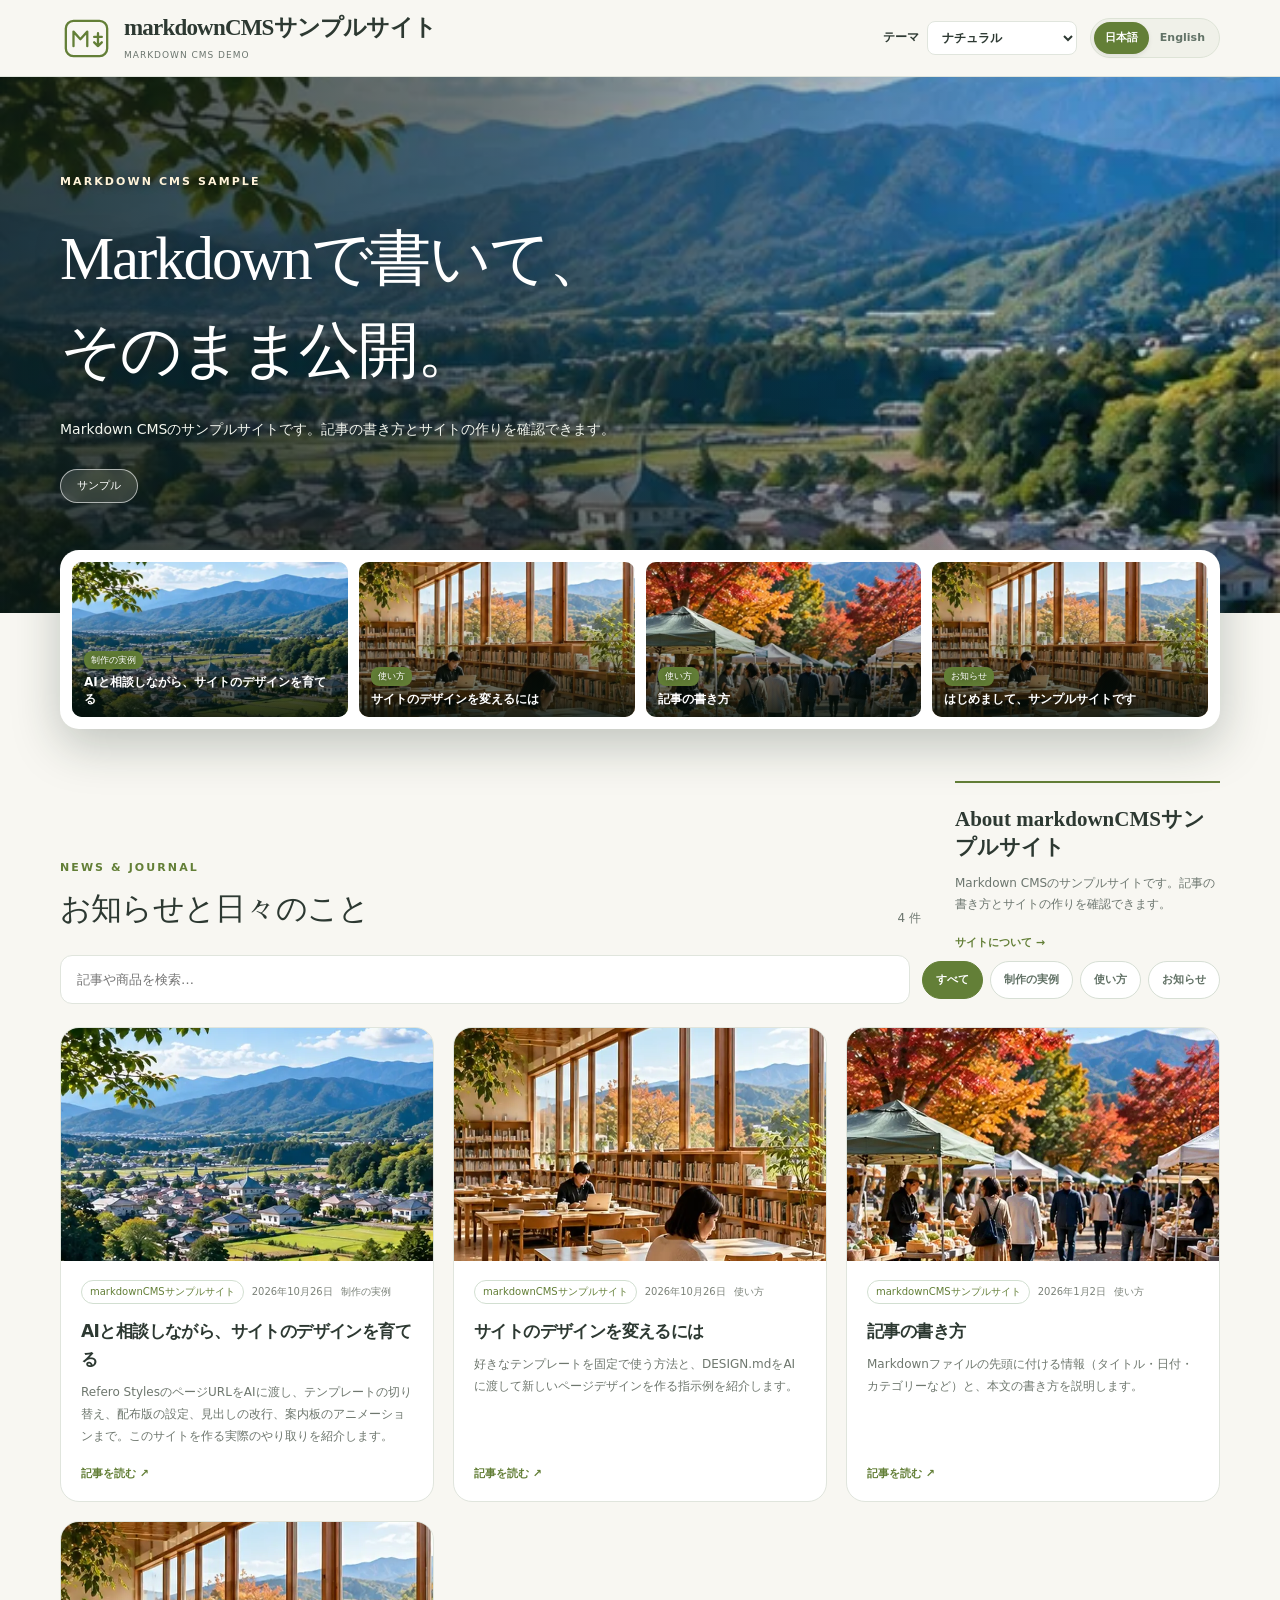
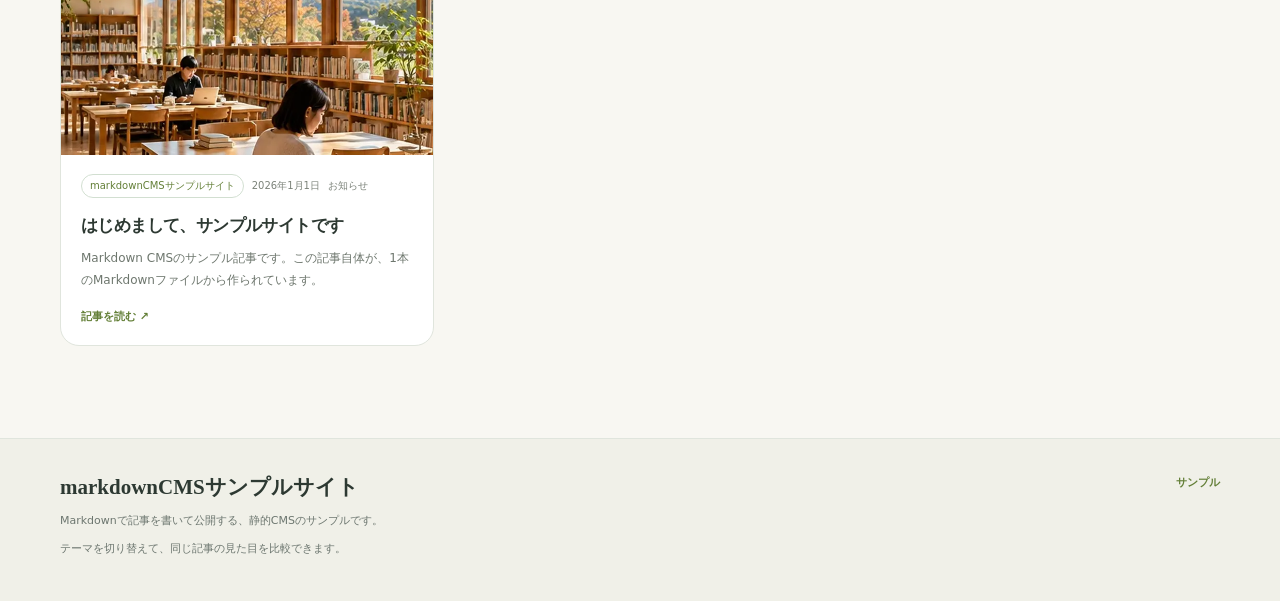
==== docs/index.html @ 69a52d88 "Initial MIT OSS release of GitHub Markdown CMS" ====
<!doctype html><html lang="ja"><head><meta charset="utf-8"><meta name="viewport" content="width=device-width,initial-scale=1"><meta name="description" content="Markdownから生成した静的JSONサイト"><meta http-equiv="Content-Security-Policy" content="default-src 'self'; script-src 'self'; style-src 'self'; img-src 'self' data:; connect-src 'self'; object-src 'none'; base-uri 'self'; form-action 'none'"><title>markdownCMSサンプルサイト</title><link rel="icon" type="image/svg+xml" href="assets/favicon.svg"><link rel="stylesheet" href="assets/style.css"></head><body><div id="app" data-default="sample" data-root="./" data-mode="site" data-site-id="sample" data-portal-url="" data-template="natural" data-theme-switcher="true"><p class="loading">読み込み中…</p></div><noscript>JavaScriptを有効にしてください。</noscript><script src="assets/app.js" defer></script></body></html>
---- docs/assets/style.css ----
:root{--bg:#f8f7f2;--ink:#2d3932;--muted:#6c766f;--line:#e0e5dd;--accent:#416851;--accentsoft:#edf3eb;--paper:#fff;--round:19px;--shadow:0 18px 48px rgba(37,57,42,.075)}*{box-sizing:border-box}html{scroll-behavior:smooth}body{margin:0;background:var(--bg);color:var(--ink);font:15px/1.8 -apple-system,BlinkMacSystemFont,'Noto Sans JP','Hiragino Kaku Gothic ProN',system-ui,sans-serif}button,input{font:inherit}button{cursor:pointer}a{color:inherit;text-decoration:none}a:hover{color:var(--accent)}img{max-width:100%}h1,h2,h3,p{margin-top:0}[hidden]{display:none!important}.container{width:min(1160px,calc(100% - 48px));margin:auto}.topbar{position:sticky;top:0;z-index:5;background:rgba(248,247,242,.97);backdrop-filter:blur(13px);border-bottom:1px solid var(--line)}.topline{display:flex;gap:18px;align-items:center;justify-content:space-between;min-height:76px}.brand{display:flex;align-items:center;gap:12px;min-width:0}.brandicon{width:42px;height:42px;display:grid;place-items:center;border-radius:13px;background:var(--accent);color:white;font:26px Georgia,serif}.brandname{font-family:Georgia,'Noto Serif JP',serif;font-size:24px;font-weight:700;line-height:1.1;letter-spacing:-.035em}.brandsub{font-size:9px;color:var(--muted);letter-spacing:.11em;line-height:1.4;margin-top:5px}.links{display:flex;align-items:center;gap:6px;flex-wrap:wrap;justify-content:flex-end}.links a{font-size:11px;font-weight:700;letter-spacing:.025em;border-radius:100px;padding:8px 13px;white-space:nowrap}.links a.selected{background:var(--accentsoft);color:var(--accent)}.cartbadge{display:inline-block;background:var(--accent);color:white;border-radius:15px;font-size:9px;min-width:17px;text-align:center;padding:0 4px}.mobilehint{display:none}.hero{background:linear-gradient(115deg,#e3eade,#f2dfc7);position:relative;overflow:hidden}.hero:before{content:"";position:absolute;width:370px;height:370px;border-radius:100%;right:-55px;top:-160px;background:rgba(255,255,255,.28)}.hero:after{content:"✳";position:absolute;right:10%;bottom:-150px;font:350px Georgia,serif;line-height:1;color:rgba(74,110,81,.09);transform:rotate(-16deg)}.hero.town{background:linear-gradient(110deg,#d9ebec,#eaf1e2)}.hero.town:after{content:"⌂";color:rgba(66,106,118,.09)}.hero.fruit{background:linear-gradient(110deg,#f6e6d2,#f7e0d9)}.hero.fruit:after{content:"◌";color:rgba(166,95,70,.13)}.heroinner{position:relative;z-index:1;padding:70px 0 77px;max-width:1160px;margin:auto}.kicker{font-size:11px;letter-spacing:.19em;font-weight:800;color:var(--accent)}.hero h1{font:500 clamp(35px,5vw,61px)/1.5 Georgia,'Noto Serif JP',serif;letter-spacing:-.035em;margin:19px 0;color:#263c31;white-space:pre-line}.hero p{font-size:14px;max-width:565px;color:#5c6a60;line-height:2}.hero .subpill{display:inline-flex;border:1px solid color-mix(in srgb,var(--accent) 35%,transparent);border-radius:100px;color:var(--accent);font-size:11px;padding:6px 16px;margin-top:12px;background:rgba(255,255,255,.28)}.section{padding:52px 0}.sectiontitle{display:flex;justify-content:space-between;align-items:end;margin-bottom:25px;gap:16px}.sectiontitle h2{font:500 31px/1.35 Georgia,'Noto Serif JP',serif;letter-spacing:-.025em;margin:8px 0 0}.sectiontitle .caption{font-size:12px;color:var(--muted);margin:0}.siteintro{display:grid;grid-template-columns:repeat(3,1fr);gap:18px;margin-bottom:50px}.siteitem{border:1px solid var(--line);background:white;border-radius:18px;padding:22px 23px;transition:transform .15s,border-color .15s;display:flex;gap:12px;align-items:start}.siteitem:hover{transform:translateY(-3px);border-color:var(--accent)}.siteemoji{width:45px;height:45px;border-radius:15px;background:var(--accentsoft);display:grid;place-items:center;font-size:23px;flex:none}.siteitem strong{font-size:15px}.siteitem span{display:block;font-size:11px;color:var(--muted);line-height:1.8;margin-top:4px}.tools{display:flex;gap:12px;flex-wrap:wrap;align-items:center;margin-bottom:23px}.search{background:#fff;border:1px solid var(--line);padding:12px 16px;border-radius:12px;min-width:220px;flex:1;font-size:13px;outline-color:var(--accent)}.chips{display:flex;flex-wrap:wrap;gap:7px}.chip{border:1px solid #d7dfd5;color:#617165;padding:8px 13px;background:#fff;border-radius:30px;font-size:11px;font-weight:700}.chip.active{background:var(--accent);color:white;border-color:var(--accent)}.grid{display:grid;grid-template-columns:repeat(3,minmax(0,1fr));gap:19px}.tile{border-radius:var(--round);background:var(--paper);border:1px solid var(--line);overflow:hidden;display:flex;flex-direction:column;transition:transform .18s,border-color .18s,box-shadow .18s}.tile:hover{transform:translateY(-4px);box-shadow:var(--shadow);border-color:#b3c6b6}.tile-image{width:100%;aspect-ratio:16/10;object-fit:cover;display:block;background:#e8e4d8}.tile-content{display:flex;flex-direction:column;flex:1;padding:19px 20px 18px}.tile-meta{display:flex;gap:8px;align-items:center;flex-wrap:wrap;color:#7b8279;font-size:10px}.tag{color:var(--accent);border:1px solid #d2dfd1;border-radius:20px;padding:2px 8px;font-size:10px}.tile h3{font-size:17px;line-height:1.65;margin:13px 0 8px;letter-spacing:-.035em}.tile p{font-size:12px;color:#6e776e;line-height:1.85;margin-bottom:16px}.tile-foot{margin-top:auto;display:flex;gap:10px;justify-content:space-between;align-items:center}.more{color:var(--accent);font-size:11px;font-weight:800}.price{font-size:19px;font-weight:750;color:#a65e42}.price small{font-size:10px;font-weight:400;color:#777}.pillbutton{border:1px solid var(--accent);background:var(--accent);color:white;border-radius:30px;padding:7px 15px;font-size:11px;font-weight:700}.pillbutton.ghost{background:white;color:var(--accent)}.pillbutton:hover{opacity:.85}.introgrid{display:grid;grid-template-columns:1fr 265px;gap:34px}.rightnote{border-top:2px solid var(--accent);padding-top:22px}.rightnote h3{font:600 21px Georgia,serif;margin-bottom:12px}.rightnote p{font-size:12px;color:var(--muted)}.article{display:grid;grid-template-columns:minmax(0,1fr) 260px;gap:34px;align-items:start}.articlehead{padding:44px 0 32px;background:linear-gradient(105deg,var(--accentsoft),#f5eddf)}.articlehead h1{font:500 clamp(29px,4vw,44px)/1.52 Georgia,'Noto Serif JP',serif;margin:12px 0 0;overflow-wrap:anywhere}.paper{border:1px solid var(--line);border-radius:19px;background:#fff;padding:32px;overflow-wrap:anywhere}.articlecover{width:100%;aspect-ratio:16/10;object-fit:cover;border-radius:11px;margin-bottom:26px}.prose{font-size:14px;line-height:2.15}.prose h2{font-size:20px;margin-top:30px;border-left:4px solid var(--accent);padding-left:12px}.prose h3{font-size:17px}.prose img{display:block;margin:22px auto;max-width:100%;height:auto;border-radius:10px}.prose p{margin-bottom:18px}.prose a{color:var(--accent);font-weight:600;text-decoration:underline;text-underline-offset:3px}.prose a:hover{text-decoration-thickness:2px}.prose ul{padding-left:20px}.prose table{width:100%;border-collapse:collapse;margin:4px 0 24px;font-size:13px;line-height:1.75}.prose th,.prose td{border:1px solid var(--line);padding:9px 12px;text-align:left;vertical-align:top}.prose th{background:var(--accentsoft);font-weight:700}.prose tbody tr:nth-child(even){background:#fafaf6}.prose td:first-child{font-weight:600}.prose pre{overflow-x:auto;background:#f4f4ee;border:1px solid var(--line);border-radius:10px;padding:14px 16px;font-size:12.5px;line-height:1.7;margin:4px 0 22px}.prose code{font-family:ui-monospace,SFMono-Regular,Menlo,Consolas,monospace}.backlink{display:inline-flex;margin-top:25px;color:var(--accent);font-weight:800;font-size:12px}.info{padding:17px;background:var(--accentsoft);border-radius:13px;font-size:12px;color:#5f6e62;margin-top:18px}.info.warn{background:#fff4e5;color:#956044;border:1px solid #efd7b9}.cross{margin-top:45px;padding-top:20px;border-top:1px solid var(--line)}.cross h2{font:500 25px Georgia,serif}.crosslinks{display:grid;grid-template-columns:repeat(2,minmax(0,1fr));gap:14px}.crosslink{display:flex;align-items:center;gap:12px;border:1px solid var(--line);padding:9px;background:white;border-radius:12px;min-width:0}.crosslink img{width:78px;height:58px;object-fit:cover;border-radius:7px;flex:none}.crosslink strong{font-size:12px;line-height:1.5;display:block}.crosslink span{font-size:10px;color:var(--muted)}.lead{font:500 18px/1.85 Georgia,serif}.purchase{display:flex;align-items:end;justify-content:space-between;gap:12px;background:#f8f6ef;padding:18px;border-radius:13px;margin-top:25px}.purchase .pillbutton{font-size:13px;padding:12px 18px}.toolbar{display:flex;align-items:center;justify-content:space-between;gap:12px;margin-bottom:24px}.notice{font-size:12px;color:#926148;background:#fff1e7;border:1px solid #eed6c2;border-radius:10px;padding:12px 16px}.cartrow{display:grid;grid-template-columns:90px 1fr auto;align-items:center;gap:17px;border-bottom:1px solid var(--line);padding:19px 0}.cartrow img{width:90px;height:67px;object-fit:cover;border-radius:9px}.cartrow h3{font-size:15px;margin-bottom:4px}.cartrow p{font-size:11px;color:var(--muted);margin:0}.cartctrl{display:flex;align-items:center;gap:9px}.cartctrl button{border:1px solid var(--line);background:#fff;padding:4px 10px;border-radius:8px}.total{display:flex;align-items:center;justify-content:space-between;font-size:20px;font-weight:bold;margin:30px 0}.servicegrid{display:grid;grid-template-columns:repeat(3,minmax(0,1fr));gap:12px;margin:0 0 35px}.service{padding:17px 20px;background:white;border:1px solid var(--line);border-radius:14px;font-size:13px;font-weight:700;color:#466f78;display:flex;align-items:center;gap:10px}.footer{margin-top:40px;border-top:1px solid var(--line);background:#f0f0e8;padding:34px 0}.footerinner{display:flex;align-items:start;justify-content:space-between;gap:24px}.footer strong{font:600 21px Georgia,serif}.footer p{font-size:11px;color:var(--muted);margin:8px 0}.footlinks{display:flex;gap:16px;flex-wrap:wrap}.footlinks a{font-size:11px;font-weight:700;color:var(--accent)}.empty{padding:35px;border:1px dashed #ccd5ca;border-radius:14px;text-align:center;color:var(--muted)}.loading{padding:50px;text-align:center}.sr-only{position:absolute;width:1px;height:1px;overflow:hidden;clip:rect(0,0,0,0)}
@media(max-width:950px){.grid{grid-template-columns:repeat(2,minmax(0,1fr))}.siteintro{grid-template-columns:repeat(2,minmax(0,1fr))}.introgrid,.article{grid-template-columns:1fr}.rightnote{display:none}.links{gap:0}.links a{padding:8px 9px}.heroinner{padding:58px 0}}
@media(max-width:600px){.container{width:calc(100% - 30px)}.topline{min-height:80px;display:block;padding:12px 0}.brand{margin-bottom:8px}.brandicon{width:33px;height:33px;font-size:19px}.brandname{font-size:19px}.brandsub{display:none}.links{justify-content:flex-start;gap:2px}.links a{font-size:10px;padding:5px 8px}.heroinner{padding:38px 0 44px}.hero h1{font-size:35px}.hero p{font-size:12px}.hero:after{font-size:210px;bottom:-85px}.section{padding:36px 0}.siteintro,.grid,.crosslinks,.servicegrid{grid-template-columns:1fr}.sectiontitle h2{font-size:25px}.paper{padding:20px}.articlehead{padding:27px 0}.cartrow{grid-template-columns:65px 1fr}.cartrow img{width:65px;height:58px}.cartctrl{grid-column:2}.purchase{display:block}.purchase button{margin-top:16px}.footerinner{display:block}.footlinks{margin-top:16px}.tile-content{padding:16px}.prose table{display:block;overflow-x:auto;-webkit-overflow-scrolling:touch}.prose th,.prose td{padding:8px 10px}.prose table:has(>thead>tr>:nth-child(2):last-child){overflow:visible}.prose table:has(>thead>tr>:nth-child(2):last-child) thead{display:none}.prose table:has(>thead>tr>:nth-child(2):last-child) tbody,.prose table:has(>thead>tr>:nth-child(2):last-child) tr{display:block}.prose table:has(>thead>tr>:nth-child(2):last-child) tr{border:1px solid var(--line);border-radius:12px;margin-bottom:12px;overflow:hidden;background:#fff}.prose table:has(>thead>tr>:nth-child(2):last-child) td{display:block;border:none;padding:6px 14px 12px}.prose table:has(>thead>tr>:nth-child(2):last-child) td:first-child{background:var(--accentsoft);font-weight:700;white-space:normal;padding:8px 14px;margin-bottom:6px}.prose table:not(:has(>thead>tr>:nth-child(2):last-child)) th,.prose table:not(:has(>thead>tr>:nth-child(2):last-child)) td{min-width:112px}}
@media(prefers-reduced-motion:reduce){html{scroll-behavior:auto}.tile,.siteitem{transition:none}}
/* Bi-lingual navigation and photographic Yamagata gourmet hero. */
.header-right{display:flex;align-items:center;gap:13px;justify-content:flex-end;flex-wrap:wrap}
.language-switch{display:inline-flex;background:#f0f1e9;border:1px solid #dde3d6;padding:3px;border-radius:40px;white-space:nowrap}
.language-switch button{border:0;background:transparent;padding:6px 11px;color:#627367;border-radius:30px;font-size:11px;font-weight:750}
.language-switch button.chosen{background:var(--accent);color:#fff;box-shadow:0 2px 5px #00000014}
.hero.gourmet{background:#38302a;color:#fff}
.hero.gourmet .hero-photo{position:absolute;inset:0;width:100%;height:100%;object-fit:cover;display:block}
.hero.gourmet:before{display:none}
.hero.gourmet:after{content:none}
.hero.gourmet .heroinner{isolation:isolate}
.hero.gourmet h1{color:#fff;text-shadow:0 2px 20px #00000070}
.hero.gourmet .kicker{color:#fae0b5}
.hero.gourmet p{color:#fff0d9;max-width:510px;text-shadow:0 1px 12px #00000065}
.hero.gourmet .subpill{background:#ffffff1f;border-color:#ffffff80;color:#fff}
.site-link-label{color:var(--accent)!important;font-weight:700!important}
@media(max-width:1060px){.header-right{gap:6px}.links a{padding:6px 8px}}
@media(max-width:720px){.header-right{justify-content:flex-start}.language-switch{margin-top:4px}.hero.gourmet .hero-photo{object-position:56% center}.hero.gourmet:before{display:block;background:linear-gradient(90deg,#221b14bb,transparent);inset:0;width:auto;height:auto;border-radius:0}.hero.gourmet .heroinner{padding:55px 0 65px}}


/* Editorial photographic style, with fully localized HTML text over image assets. */
.hero{background:#22312b;min-height:440px;isolation:isolate}
.hero .hero-photo{position:absolute;inset:0;width:100%;height:100%;display:block;object-fit:cover;object-position:center 47%;z-index:-2}
.hero:before,.hero.gourmet:before{content:"";display:block;position:absolute;inset:0;width:100%;height:100%;border-radius:0;background:linear-gradient(90deg,rgba(10,22,19,.79) 0%,rgba(13,24,20,.56) 39%,rgba(13,22,19,.07) 84%),linear-gradient(0deg,rgba(11,20,15,.30),transparent 55%);z-index:-1;pointer-events:none}
.hero:after,.hero.town:after,.hero.fruit:after,.hero.gourmet:after{content:none;display:none}
.hero.town,.hero.fruit,.hero.bakery,.hero.gourmet,.hero.portal{background-color:#284034}
.hero .heroinner{position:relative;z-index:1;padding:90px 0 110px}
.hero h1,.hero.gourmet h1{color:#fff;text-shadow:0 4px 30px rgba(0,0,0,.38)}
.hero p,.hero.gourmet p{color:#f3f6ee;text-shadow:0 1px 15px rgba(0,0,0,.5)}
.hero .kicker,.hero.gourmet .kicker{color:#fff3d9;text-shadow:0 1px 8px #0007}
.hero .subpill,.hero.gourmet .subpill{color:white;border-color:#fff9;background:#ffffff24;backdrop-filter:blur(8px)}
.hero.fruit .hero-photo{object-position:center 48%}
.hero.town .hero-photo{object-position:center 50%}
.hero.bakery .hero-photo{object-position:center 50%}
.siteintro{grid-template-columns:repeat(4,minmax(0,1fr));gap:15px;margin-bottom:51px}
.siteitem{display:block;padding:0;overflow:hidden;min-width:0;box-shadow:0 5px 20px #20351f0a}
.siteitem-photo{display:block;overflow:hidden;height:156px;margin:0!important;background:#dde4d6}
.siteitem-photo img{width:100%;height:100%;display:block;object-fit:cover;transition:transform .3s}
.siteitem:hover .siteitem-photo img{transform:scale(1.045)}
.siteitem-info{padding:17px 19px 20px}
.siteitem-info strong{display:block;font-size:17px;line-height:1.45;margin:6px 0}
.siteitem-info .siteitem-type{font-size:10px;color:var(--accent);font-weight:800;letter-spacing:.07em}
.siteitem-info .siteitem-description{font-size:11px;line-height:1.7;color:#68766e;display:block;min-height:38px}
.siteitem-info .site-link-label{display:block;margin-top:14px}
.feature-wrap{position:relative;z-index:2;margin-top:-63px}
.photo-features{display:grid;grid-template-columns:repeat(4,minmax(0,1fr));gap:11px;padding:12px;background:#fff;border-radius:19px;box-shadow:0 16px 48px #172a2040}
.photo-feature{position:relative;height:155px;overflow:hidden;display:block;border-radius:10px;background:#dce8df}
.photo-feature:after{content:"";position:absolute;inset:0;background:linear-gradient(0deg,#05100ad9,transparent 65%)}
.photo-feature img{width:100%;height:100%;display:block;object-fit:cover;transition:transform .3s}
.photo-feature:hover img{transform:scale(1.07)}
.feature-caption{position:absolute;z-index:1;bottom:10px;left:12px;right:12px;color:#fff;text-shadow:0 1px 8px #000a}
.feature-caption small{display:inline-block;font-size:9px;background:var(--accent);color:#fff;padding:1px 7px;border-radius:8px;margin-bottom:5px}
.feature-caption strong{display:block;font-size:12px;line-height:1.35;max-height:3em;overflow:hidden}
@media(max-width:1000px){.siteintro{grid-template-columns:repeat(2,minmax(0,1fr))}.photo-feature{height:138px}.hero .heroinner{padding:70px 0 103px}}
@media(max-width:650px){.hero{min-height:385px}.hero .heroinner{padding:55px 0 100px}.hero:before{background:linear-gradient(90deg,#102015d9,rgba(12,28,19,.56) 75%,#0b261f35)}.siteintro{gap:12px}.siteitem-photo{height:112px}.siteitem-info{padding:12px}.siteitem-info strong{font-size:14px}.siteitem-info .siteitem-description{min-height:0}.photo-features{grid-template-columns:repeat(2,minmax(0,1fr));gap:8px;padding:8px;border-radius:14px}.feature-wrap{margin-top:-53px}.photo-feature{height:128px}.feature-caption strong{font-size:11px}}

/* Editorial vector logos, replacing the temporary h./house/emoji marks. */
.brandicon{width:52px;height:52px;flex:none;display:inline-flex;align-items:center;justify-content:center;background:transparent!important;color:#4a755f;border-radius:0!important;font-size:inherit;overflow:visible}
.brandicon svg{display:block;width:49px;height:49px;max-width:none;flex:none}
.brandicon-portal{color:#55785c}
.brandicon-bakery{color:#9b6a36}
.brandicon-town{color:#517c55}
.brandicon-fruit{color:#e77e2a}
.brandicon-gourmet{color:#143c47}
.brandicon-gourmet svg{width:54px}
@media(max-width:650px){.brandicon{width:39px;height:39px}.brandicon svg{width:38px;height:38px}.brandicon-gourmet svg{width:42px}}

/* Theme previews are exclusive to the Markdown CMS sample site. */
.theme-picker{display:inline-flex;align-items:center;gap:8px;font-size:12px;font-weight:700;color:var(--ink)}
.theme-picker select{max-width:150px;padding:8px 28px 8px 10px;border:1px solid var(--line);border-radius:8px;color:var(--ink);background:var(--paper);font:inherit;cursor:pointer}
.theme-picker select:focus-visible{outline:2px solid var(--accent);outline-offset:3px}
.brandicon-sample{color:var(--accent)}
html[data-sample-theme] .brandname{font-size:clamp(16px,2.4vw,23px);overflow-wrap:anywhere}
html[data-sample-theme] .brandsub{display:block;margin-top:5px}
@media(max-width:600px){html[data-sample-theme] .header-right{justify-content:space-between;gap:8px}html[data-sample-theme] .brand{margin-bottom:14px}.theme-picker select{max-width:140px}}
/* Refero references adapted for the CMS; all treatments remain sample-only. */
html[data-sample-theme]:not([data-sample-theme="natural"]){--shadow:none;color-scheme:light}
html:is([data-sample-theme="dala"],[data-sample-theme="dope"]){color-scheme:dark}
html[data-sample-theme]:not([data-sample-theme="natural"]) :is(.brandname,.footer strong,.sectiontitle h2,.cross h2){font-family:system-ui,-apple-system,sans-serif}
html[data-sample-theme]:not([data-sample-theme="natural"]) :is(.tile,.tile:hover,.photo-features,.siteitem){box-shadow:none}
html[data-sample-theme]:not([data-sample-theme="natural"]) :is(.tile p,.tile-meta,.rightnote p,.footer p,.caption){color:var(--muted)}
html[data-sample-theme]:not([data-sample-theme="natural"]) :is(.search,.chip,.language-switch,.prose pre,.prose th,.prose tbody tr:nth-child(even),.info){background:var(--paper);color:var(--ink);border-color:var(--line)}
html[data-sample-theme]:not([data-sample-theme="natural"]) :is(.chip.active,.language-switch button.chosen){background:var(--accent);color:var(--bg)}
html[data-sample-theme]:not([data-sample-theme="natural"]) .language-switch button{color:var(--ink)}
html[data-sample-theme]:not([data-sample-theme="natural"]) .language-switch button.chosen{color:var(--bg)}
html[data-sample-theme]:not([data-sample-theme="natural"]) .tag{border-color:var(--line)}
html[data-sample-theme]:not([data-sample-theme="natural"]) .articlehead{background:var(--accentsoft)}
html[data-sample-theme]:not([data-sample-theme="natural"]) .tile h3{font-size:20px;letter-spacing:-.025em}
html[data-sample-theme]:not([data-sample-theme="natural"]) .tile p{font-size:14px}
html[data-sample-theme]:not([data-sample-theme="natural"]) .hero{background:var(--bg);min-height:460px}
html[data-sample-theme]:not([data-sample-theme="natural"]) .hero h1{font-size:clamp(36px,5vw,68px);line-height:1.2;letter-spacing:-.045em;white-space:pre-line;text-shadow:none}
html[data-sample-theme]:not([data-sample-theme="natural"]) .hero p{font-size:16px;text-shadow:none}
html[data-sample-theme]:not([data-sample-theme="natural"]) .section{padding-block:64px}
.theme-source{font-size:10px!important;color:var(--muted)!important;padding:4px!important;white-space:nowrap}

/* Apple: white gallery, large rounded photography, restrained blue links. */
html[data-sample-theme="apple"] .hero:before{display:none}
html[data-sample-theme="apple"] .hero .hero-photo{inset:12% 3% auto auto;width:42%;height:76%;border-radius:28px;z-index:0}
html[data-sample-theme="apple"] .hero .heroinner{padding-block:100px;min-height:460px}
html[data-sample-theme="apple"] .hero :is(h1,p){max-width:52%;color:var(--ink)}
html[data-sample-theme="apple"] .hero .kicker{color:var(--muted);text-shadow:none}
html[data-sample-theme="apple"] .hero .subpill{color:var(--accent);background:var(--accentsoft);border:0;backdrop-filter:none}
html[data-sample-theme="apple"] .feature-wrap{margin-top:24px}
html[data-sample-theme="apple"] .photo-features{background:transparent;padding:0;gap:20px}
html[data-sample-theme="apple"] .photo-feature{border-radius:28px;height:190px}
html[data-sample-theme="apple"] .tile{border:0}
html[data-sample-theme="apple"] .tile-content{padding:28px}
html[data-sample-theme="apple"] .footer{background:#f5f5f7}

/* Notion: warm paper, generous type, hairline cards and small warm accents. */
html[data-sample-theme="notion"] .hero .hero-photo{display:none}
html[data-sample-theme="notion"] .hero:before{display:none}
html[data-sample-theme="notion"] .hero .heroinner{padding-block:80px;text-align:center}
html[data-sample-theme="notion"] .hero :is(h1,p){color:var(--ink);margin-inline:auto}
html[data-sample-theme="notion"] .hero .kicker{color:var(--muted);text-shadow:none}
html[data-sample-theme="notion"] .hero .subpill{background:#ffb110;color:#111;border:0;backdrop-filter:none;border-radius:8px}
html[data-sample-theme="notion"] .feature-wrap{margin-top:0}
html[data-sample-theme="notion"] .photo-features{padding:0;background:transparent;gap:16px}
html[data-sample-theme="notion"] .photo-feature{border-radius:12px}
html[data-sample-theme="notion"] .tile-content{padding:24px}
html[data-sample-theme="notion"] .tile:nth-child(2n) .tag{background:#fff0d1;color:#6b4400;border:0}
html[data-sample-theme="notion"] .tile:nth-child(2n+1) .tag{background:#e6f3fe;color:#005cae;border:0}

/* Dala: black stage, light sans display and unboxed content. */
html[data-sample-theme="dala"] .hero:before{background:radial-gradient(ellipse at 80% 35%,#8052ff36,transparent 55%)}
html[data-sample-theme="dala"] .hero .hero-photo{opacity:.14;filter:grayscale(1)}
html[data-sample-theme="dala"] .hero h1{font-weight:400;max-width:900px}
html[data-sample-theme="dala"] .hero .kicker{color:#ffb829}
html[data-sample-theme="dala"] .hero .subpill{background:#8052ff;color:white;border:0;backdrop-filter:none}
html[data-sample-theme="dala"] .feature-wrap{margin-top:0}
html[data-sample-theme="dala"] .photo-features{padding:0;gap:24px}
html[data-sample-theme="dala"] .tile{border:0}
html[data-sample-theme="dala"] .tile-content{padding:24px 0}
html[data-sample-theme="dala"] .photo-feature{border-radius:24px}
html[data-sample-theme="dala"] .rightnote{border-top:1px solid var(--line)}
html[data-sample-theme="dala"] .more{color:#b8a0ff}

/* dope.security: italic editorial display, mono stamps and a violet signal. */
html[data-sample-theme="dope"] .hero .hero-photo{display:none}
html[data-sample-theme="dope"] .hero:before{background:radial-gradient(ellipse at 90% 65%,#af50ff30,transparent 52%)}
html[data-sample-theme="dope"] .hero .heroinner{padding-block:110px}
html[data-sample-theme="dope"] .hero h1{font-style:italic;font-weight:400;font-size:clamp(42px,6vw,80px)}
html[data-sample-theme="dope"] :is(.kicker,.brandsub){font-family:ui-monospace,monospace;letter-spacing:.16em;color:#f0f0f0}
html[data-sample-theme="dope"] .sectiontitle h2{font-family:ui-monospace,monospace;font-weight:400;letter-spacing:.1em;font-size:clamp(22px,3vw,36px)}
html[data-sample-theme="dope"] .hero .subpill{background:#af50ff;color:#090909;border:0;backdrop-filter:none}
html[data-sample-theme="dope"] .feature-wrap{margin-top:0}
html[data-sample-theme="dope"] .photo-features{padding:0;gap:24px}
html[data-sample-theme="dope"] .grid .tile{border:0;border-top:1px solid var(--line);border-radius:0;padding-top:24px}
html[data-sample-theme="dope"] .tile-content{padding:28px 0}
html[data-sample-theme="dope"] .tile-image{border-radius:19.2px}
html[data-sample-theme="dope"] .rightnote{border-top:1px solid var(--line)}
html[data-sample-theme="dope"] header.topbar{background:#333248b3;backdrop-filter:blur(10px)}
html[data-sample-theme="dope"] .footer{font-family:ui-monospace,monospace}

@media(max-width:600px){
  html[data-sample-theme]:not([data-sample-theme="natural"]) .hero{min-height:0}
  html[data-sample-theme]:not([data-sample-theme="natural"]) .hero .heroinner{padding-block:48px}
  html[data-sample-theme]:not([data-sample-theme="natural"]) .hero h1{font-size:clamp(32px,8vw,44px)}
  html[data-sample-theme]:not([data-sample-theme="natural"]) .hero p{font-size:14px}
  html[data-sample-theme]:not([data-sample-theme="natural"]) .section{padding-block:40px}
  html[data-sample-theme="apple"] .hero .hero-photo{position:relative;inset:auto;margin:0 15px 24px;width:calc(100% - 30px);height:200px}
  html[data-sample-theme="apple"] .hero{display:flex;flex-direction:column-reverse}
  html[data-sample-theme="apple"] .hero .heroinner{min-height:0}
  html[data-sample-theme="apple"] .hero :is(h1,p){max-width:100%}
  html[data-sample-theme="apple"] .photo-feature{height:140px}
  html[data-sample-theme] .header-right{align-items:center;flex-wrap:wrap}
}

/* Complete page templates: each DESIGN.md has home, article, and about layouts. */
.tpl{overflow-wrap:anywhere}
.tpl h1{font-size:clamp(36px,5.8vw,76px);line-height:1.15;letter-spacing:-.045em;white-space:pre-line;margin:20px 0 24px}
.tpl h2{font-size:clamp(24px,3vw,38px);line-height:1.25}
.tpl h3{line-height:1.45}
.tpl p{color:var(--muted)}
.tpl .tpl-description{font-size:clamp(16px,1.5vw,20px);line-height:1.85;max-width:660px}
.tpl-eyebrow{display:block;font-size:11px;letter-spacing:.12em;color:var(--muted);margin:12px 0}
.tpl-link{display:inline-block;color:var(--accent);font-size:13px;font-weight:650;margin:12px 0}
.tpl-section-heading{display:flex;align-items:baseline;justify-content:space-between;gap:16px;margin-bottom:28px}
.tpl-section-heading>span{font-size:12px;color:var(--muted)}
.tpl-wide-cover{width:100%;max-height:620px;object-fit:cover;display:block;border-radius:24px;margin-bottom:36px}
.tpl-reading{width:min(760px,calc(100% - 40px));margin:56px auto 80px}
.tpl .prose{color:var(--ink);font-size:16px;line-height:2}
.tpl .prose p{color:inherit}
.tpl .search:focus-visible{outline:2px solid var(--accent);outline-offset:3px}
.tpl-gallery-hero{display:grid;grid-template-columns:1fr 1fr;align-items:center;gap:48px;padding-block:80px}
.tpl-gallery-photo{width:100%;height:440px;object-fit:cover;border-radius:28px}
.tpl-gallery-title{text-align:center;padding-block:64px}
.tpl-gallery-title h1{max-width:920px;margin-inline:auto}
.tpl-gallery-title p{max-width:680px;margin-inline:auto;font-size:19px}
.tpl-apple{font-family:system-ui,-apple-system,sans-serif}
.tpl-apple .grid{grid-template-columns:repeat(2,minmax(0,1fr))}
.tpl-apple .tile-image{aspect-ratio:4/3}
.tpl-notebook{display:grid;grid-template-columns:200px minmax(0,1fr);gap:64px;padding-block:56px}
.tpl-notebook-nav{align-self:start;position:sticky;top:125px;display:flex;flex-direction:column;gap:14px;border-right:1px solid var(--line);padding-right:24px;font-size:12px}
.tpl-notebook-nav p{margin:0}
.tpl-notebook-mark{font-size:36px;font-weight:800;color:var(--ink)}
.tpl-notebook-title{padding:20px 0 56px}
.tpl-notebook-title h1{font-weight:700;font-size:clamp(34px,4.6vw,62px)}
.tpl-note-label{display:inline-block;background:#ffb110;color:#111;padding:5px 12px;border-radius:6px;font-size:12px;font-weight:700}
.tpl-notion .grid{grid-template-columns:repeat(2,minmax(0,1fr))}
.tpl-notion .tpl-wide-cover{border-radius:12px}
.tpl-dark-stage{display:grid;grid-template-columns:1.4fr 1fr;gap:40px;align-items:center;padding-block:110px}
.tpl-dark-stage h1{font-weight:400}
.tpl-dala .tpl-link{color:#b8a0ff}
.tpl-dala .tpl-dark-stage .tpl-link{background:#8052ff;color:#fff;padding:12px 24px;border-radius:28px}
.tpl-orbit{width:min(100%,340px);aspect-ratio:1;position:relative;display:grid;place-items:center;margin:20px auto;background:radial-gradient(ellipse,#8052ff38,transparent 66%);border:1px solid #8052ff55;border-radius:50%;transform:rotate(-18deg)}
.tpl-orbit:before,.tpl-orbit:after{content:'';position:absolute;inset:16%;border:1px solid #8052ff80;border-radius:50%}
.tpl-orbit:after{inset:34%;background:#8052ff20}
.tpl-orbit span{position:absolute;width:10px;height:10px;background:#8052ff;border-radius:50%;left:16%;top:20%}
.tpl-orbit span:nth-child(2){left:77%;top:65%;background:#ffb829}
.tpl-orbit span:nth-child(3){left:38%;top:81%;background:#15846e}
.tpl-rows{display:grid;gap:40px}
.tpl-row{display:grid;grid-template-columns:minmax(0,1fr) minmax(180px,38%);align-items:center;gap:48px;padding:24px 0}
.tpl-row img{display:block;width:100%;aspect-ratio:16/10;object-fit:cover;border-radius:24px}
.tpl-row h3{font-size:clamp(22px,3vw,36px);font-weight:450;margin:16px 0}
.tpl-row p{max-width:580px;font-size:16px}
.tpl-dala .tpl-row:nth-child(even)>a{grid-column:1;grid-row:1}
.tpl-dala .tpl-row:nth-child(even)>div{grid-column:2;grid-row:1}
.tpl-dala .tpl-row:nth-child(even){grid-template-columns:minmax(180px,38%) minmax(0,1fr)}
.tpl-dark-article{display:grid;grid-template-columns:1fr 1.2fr;gap:72px;padding-block:72px}
.tpl-dark-article>header{position:sticky;top:120px;align-self:start}
.tpl-dark-article h1{font-size:clamp(34px,4vw,56px);font-weight:400}
.tpl-flight-hero{display:grid;grid-template-columns:1.2fr 1fr;gap:72px;align-items:center;padding-block:100px}
.tpl-flight-hero h1,.tpl-flight-title h1{font-family:Georgia,'Noto Serif JP',serif;font-style:italic;font-weight:400}
.tpl-dope .tpl-eyebrow,.tpl-dope .tpl-section-heading,.tpl-flight-rule{font-family:ui-monospace,monospace;text-transform:uppercase;letter-spacing:.15em}
.tpl-dope .tpl-eyebrow{color:#f0f0f0}
.tpl-boarding{border:1px solid var(--line);border-radius:19.2px;padding:36px;background:radial-gradient(ellipse at top right,#af50ff20,transparent 70%)}
.tpl-boarding h2{font-size:28px;font-weight:450;line-height:1.5}
.tpl-flight-rule{display:block;padding:20px 0;margin:12px 0 24px;border-block:1px solid var(--line);font-size:12px}
.tpl-barcode{height:44px;width:140px;margin-top:24px;background:repeating-linear-gradient(90deg,#f7f9fa 0 1px,transparent 1px 4px,#f7f9fa 4px 7px,transparent 7px 9px);opacity:.6}
.tpl-flight-title{padding-block:72px}
.tpl-flight-title h1{max-width:1000px}
.tpl-dope .tpl-row{grid-template-columns:48px minmax(0,1fr) minmax(150px,28%);border-top:1px solid var(--line);gap:32px;padding-block:36px}
.tpl-number{align-self:start;font:16px ui-monospace,monospace;color:var(--muted);padding-top:14px}
.tpl-dope .tpl-row h3{font-weight:400}
.tpl-dope .tpl-row img{border-radius:19.2px}
@media(max-width:950px){
  .tpl-notebook{grid-template-columns:160px minmax(0,1fr);gap:28px}
  .tpl-gallery-hero,.tpl-flight-hero,.tpl-dark-stage{gap:32px}
  .tpl-dark-article{gap:32px;grid-template-columns:1fr 1.2fr}
  .tpl-gallery-photo{height:360px}
  .tpl-notion .grid{grid-template-columns:1fr}
}
@media(max-width:600px){
  .tpl h1{font-size:clamp(32px,8vw,44px)}
  .tpl-gallery-hero,.tpl-notebook,.tpl-dark-stage,.tpl-flight-hero,.tpl-dark-article{grid-template-columns:1fr;padding-block:36px;gap:28px}
  .tpl-gallery-photo{height:260px}
  .tpl-gallery-title,.tpl-flight-title{padding-block:36px}
  .tpl-notebook-nav{position:static;border-right:0;border-bottom:1px solid var(--line);padding:0 0 20px;flex-direction:row;flex-wrap:wrap;align-items:center}
  .tpl-notebook-nav p{display:none}
  .tpl-notebook-title{padding:12px 0 32px}
  .tpl-apple .grid,.tpl-notion .grid{grid-template-columns:1fr}
  .tpl-dark-article>header{position:static}
  .tpl-orbit{width:220px}
  .tpl-row,.tpl-dala .tpl-row:nth-child(even){grid-template-columns:1fr;gap:16px}
  .tpl-dala .tpl-row:nth-child(even)>a,.tpl-dala .tpl-row:nth-child(even)>div{grid-column:auto;grid-row:auto}
  .tpl-dope .tpl-row{grid-template-columns:28px minmax(0,1fr);gap:16px}
  .tpl-dope .tpl-row>a{grid-column:2}
  .tpl-boarding{padding:24px}
  .tpl-wide-cover{max-height:360px}
  .tpl-section-heading{flex-wrap:wrap}
}
/* Airport-style signposting in the dope.security template. */
.tpl-dope .tpl-board-heading{margin:0;min-width:0}
.tpl-board{display:flex;flex-wrap:wrap;gap:10px 22px;font:400 clamp(16px,2.4vw,30px)/1.25 ui-monospace,monospace;letter-spacing:0;color:#f0f0f0}
.tpl-board-word{display:inline-flex;gap:4px}
.tpl-board-letter{position:relative;display:inline-grid;place-items:center;min-width:1.05em;padding:.24em .12em;border:1px solid #f7f9fa26;border-radius:3px;background:#161518}
.tpl-board-letter:after{content:'';position:absolute;left:0;right:0;top:50%;border-top:1px solid #090909cc;pointer-events:none}
.tpl-flight-meta{display:flex;flex-wrap:wrap;gap:16px 36px;margin:12px 0 20px;font:13px/1.5 ui-monospace,monospace;color:var(--ink);letter-spacing:.08em}
.tpl-flight-meta>span{display:flex;flex-direction:column;gap:8px}
.tpl-flight-meta small{font-size:9px;letter-spacing:.18em;color:var(--muted)}
@media(max-width:600px){.tpl-board{font-size:18px;gap:12px}.tpl-board-word{gap:3px}.tpl-flight-meta{gap:12px 20px;font-size:12px}}

/* Keep the two-line home headline proportional to its column, not the viewport. */
.tpl-apple.tpl-home .tpl-gallery-hero{grid-template-columns:minmax(0,1fr) minmax(0,1fr)}
.tpl-dope.tpl-home .tpl-flight-hero{grid-template-columns:minmax(0,1.2fr) minmax(0,1fr)}
.tpl-apple.tpl-home .tpl-gallery-hero>div,
.tpl-dope.tpl-home .tpl-flight-hero>header{min-width:0;container-type:inline-size}
.tpl-apple.tpl-home .tpl-gallery-hero h1,
.tpl-dope.tpl-home .tpl-flight-hero h1{font-size:clamp(24px,3.3vw,46px);font-size:clamp(24px,7.6cqi,46px);line-height:1.4;letter-spacing:-.035em}
@media(max-width:600px){
  .tpl-apple.tpl-home .tpl-gallery-hero,
  .tpl-dope.tpl-home .tpl-flight-hero{grid-template-columns:minmax(0,1fr)}
}

/* One split-flap sequence when the sign is mounted, with staggered letters. */
.tpl-board-word{perspective:700px}
.tpl-board-letter{--flap-delay:0ms;transform-style:preserve-3d;background:linear-gradient(#161518 49%,#090909 49% 51%,#161518 51%)}
.tpl-board-letter:nth-child(2){--flap-delay:50ms}
.tpl-board-letter:nth-child(3){--flap-delay:100ms}
.tpl-board-letter:nth-child(4){--flap-delay:150ms}
.tpl-board-letter:nth-child(5){--flap-delay:200ms}
.tpl-board-letter:nth-child(6){--flap-delay:250ms}
.tpl-board-letter:nth-child(7){--flap-delay:300ms}
.tpl-board-letter:before,.tpl-board-letter:after{content:attr(data-letter);position:absolute;inset:0;display:grid;place-items:center;background:linear-gradient(#242129 49%,#090909 49% 51%,#161518 51%);border:0;border-radius:2px;backface-visibility:hidden;transform-origin:center;animation-duration:640ms;animation-delay:var(--flap-delay);animation-fill-mode:both;pointer-events:none}
.tpl-board-letter:before{clip-path:inset(0 0 50% 0);animation-name:sign-flap-top;animation-timing-function:ease-in;z-index:2}
.tpl-board-letter:after{clip-path:inset(50% 0 0 0);animation-name:sign-flap-bottom;animation-timing-function:ease-out;z-index:1}
.tpl-board-word:nth-child(2) .tpl-board-letter:before,.tpl-board-word:nth-child(2) .tpl-board-letter:after{animation-delay:calc(var(--flap-delay) + 180ms)}
@keyframes sign-flap-top{0%{transform:rotateX(0deg);opacity:1}48%,100%{transform:rotateX(-90deg);opacity:0}}
@keyframes sign-flap-bottom{0%,48%{transform:rotateX(90deg)}100%{transform:rotateX(0deg)}}
@media(prefers-reduced-motion:reduce){.tpl-board-letter:before,.tpl-board-letter:after{animation:none;display:none}}
.tsub{display:block;font-size:.6em;font-weight:500;letter-spacing:.02em;opacity:.72;margin-top:.16em}
html[data-sample-theme="apple"]{--accent:#0066cc!important}
html[data-sample-theme="apple"]{--accentsoft:#eaf3ff!important}
html[data-sample-theme="apple"]{--bg:#ffffff!important}
html[data-sample-theme="apple"]{--paper:#f5f5f7!important}
html[data-sample-theme="apple"]{--ink:#1d1d1f!important}
html[data-sample-theme="apple"]{--muted:#707070!important}
html[data-sample-theme="apple"]{--line:#d6d6d6!important}
html[data-sample-theme="apple"] .tile,html[data-sample-theme="apple"] .paper,html[data-sample-theme="apple"] .siteitem,html[data-sample-theme="apple"] .photo-features,html[data-sample-theme="apple"] .crosslink,html[data-sample-theme="apple"] .service,html[data-sample-theme="apple"] .topbar,html[data-sample-theme="apple"] .footer{background:#f5f5f7}
html[data-sample-theme="apple"] .tile,html[data-sample-theme="apple"] .paper,html[data-sample-theme="apple"] .photo-features,html[data-sample-theme="apple"] .siteitem,html[data-sample-theme="apple"] .crosslink{border-radius:28px}
html[data-sample-theme="apple"] .grid,html[data-sample-theme="apple"] .article,html[data-sample-theme="apple"] .introgrid,html[data-sample-theme="apple"] .siteintro{gap:20px}
html[data-sample-theme="apple"] body,html[data-sample-theme="apple"] .prose{font-family:system-ui, -apple-system, sans-serif;font-size:17px}
html[data-sample-theme="apple"] .hero h1,html[data-sample-theme="apple"] .articlehead h1{font-family:system-ui, -apple-system, sans-serif}
html[data-sample-theme="apple"] .sectiontitle h2,html[data-sample-theme="apple"] .cross h2{font-family:system-ui, -apple-system, sans-serif}
html[data-sample-theme="notion"]{--accent:#0075de!important}
html[data-sample-theme="notion"]{--accentsoft:#e6f3fe!important}
html[data-sample-theme="notion"]{--bg:#f6f5f4!important}
html[data-sample-theme="notion"]{--paper:#ffffff!important}
html[data-sample-theme="notion"]{--ink:#111111!important}
html[data-sample-theme="notion"]{--muted:#615d59!important}
html[data-sample-theme="notion"]{--line:#00000014!important}
html[data-sample-theme="notion"] .tile,html[data-sample-theme="notion"] .paper,html[data-sample-theme="notion"] .siteitem,html[data-sample-theme="notion"] .photo-features,html[data-sample-theme="notion"] .crosslink,html[data-sample-theme="notion"] .service,html[data-sample-theme="notion"] .topbar,html[data-sample-theme="notion"] .footer{background:#ffffff}
html[data-sample-theme="notion"] .tile,html[data-sample-theme="notion"] .paper,html[data-sample-theme="notion"] .photo-features,html[data-sample-theme="notion"] .siteitem,html[data-sample-theme="notion"] .crosslink{border-radius:12px}
html[data-sample-theme="notion"] .grid,html[data-sample-theme="notion"] .article,html[data-sample-theme="notion"] .introgrid,html[data-sample-theme="notion"] .siteintro{gap:24px}
html[data-sample-theme="notion"] body,html[data-sample-theme="notion"] .prose{font-family:system-ui, -apple-system, sans-serif;font-size:16px}
html[data-sample-theme="notion"] .hero h1,html[data-sample-theme="notion"] .articlehead h1{font-family:system-ui, -apple-system, sans-serif}
html[data-sample-theme="notion"] .sectiontitle h2,html[data-sample-theme="notion"] .cross h2{font-family:system-ui, -apple-system, sans-serif}
html[data-sample-theme="dala"]{--accent:#8052ff!important}
html[data-sample-theme="dala"]{--accentsoft:#22143f!important}
html[data-sample-theme="dala"]{--bg:#000000!important}
html[data-sample-theme="dala"]{--paper:#000000!important}
html[data-sample-theme="dala"]{--ink:#ffffff!important}
html[data-sample-theme="dala"]{--muted:#bdbdbd!important}
html[data-sample-theme="dala"]{--line:#ffffff26!important}
html[data-sample-theme="dala"] .tile,html[data-sample-theme="dala"] .paper,html[data-sample-theme="dala"] .siteitem,html[data-sample-theme="dala"] .photo-features,html[data-sample-theme="dala"] .crosslink,html[data-sample-theme="dala"] .service,html[data-sample-theme="dala"] .topbar,html[data-sample-theme="dala"] .footer{background:#000000}
html[data-sample-theme="dala"] .tile,html[data-sample-theme="dala"] .paper,html[data-sample-theme="dala"] .photo-features,html[data-sample-theme="dala"] .siteitem,html[data-sample-theme="dala"] .crosslink{border-radius:24px}
html[data-sample-theme="dala"] .grid,html[data-sample-theme="dala"] .article,html[data-sample-theme="dala"] .introgrid,html[data-sample-theme="dala"] .siteintro{gap:30px}
html[data-sample-theme="dala"] body,html[data-sample-theme="dala"] .prose{font-family:system-ui, -apple-system, sans-serif;font-size:18px}
html[data-sample-theme="dala"] .hero h1,html[data-sample-theme="dala"] .articlehead h1{font-family:system-ui, -apple-system, sans-serif}
html[data-sample-theme="dala"] .sectiontitle h2,html[data-sample-theme="dala"] .cross h2{font-family:system-ui, -apple-system, sans-serif}
html[data-sample-theme="dope"]{--accent:#e1bdff!important}
html[data-sample-theme="dope"]{--accentsoft:#261334!important}
html[data-sample-theme="dope"]{--bg:#090909!important}
html[data-sample-theme="dope"]{--paper:#090909!important}
html[data-sample-theme="dope"]{--ink:#f7f9fa!important}
html[data-sample-theme="dope"]{--muted:#a6a6a6!important}
html[data-sample-theme="dope"]{--line:#f7f9fa33!important}
html[data-sample-theme="dope"] .tile,html[data-sample-theme="dope"] .paper,html[data-sample-theme="dope"] .siteitem,html[data-sample-theme="dope"] .photo-features,html[data-sample-theme="dope"] .crosslink,html[data-sample-theme="dope"] .service,html[data-sample-theme="dope"] .topbar,html[data-sample-theme="dope"] .footer{background:#090909}
html[data-sample-theme="dope"] .tile,html[data-sample-theme="dope"] .paper,html[data-sample-theme="dope"] .photo-features,html[data-sample-theme="dope"] .siteitem,html[data-sample-theme="dope"] .crosslink{border-radius:19.2px}
html[data-sample-theme="dope"] .grid,html[data-sample-theme="dope"] .article,html[data-sample-theme="dope"] .introgrid,html[data-sample-theme="dope"] .siteintro{gap:32px}
html[data-sample-theme="dope"] body,html[data-sample-theme="dope"] .prose{font-family:system-ui, -apple-system, sans-serif;font-size:16px}
html[data-sample-theme="dope"] .hero h1,html[data-sample-theme="dope"] .articlehead h1{font-family:Georgia, serif}
html[data-sample-theme="dope"] .sectiontitle h2,html[data-sample-theme="dope"] .cross h2{font-family:ui-monospace, monospace}
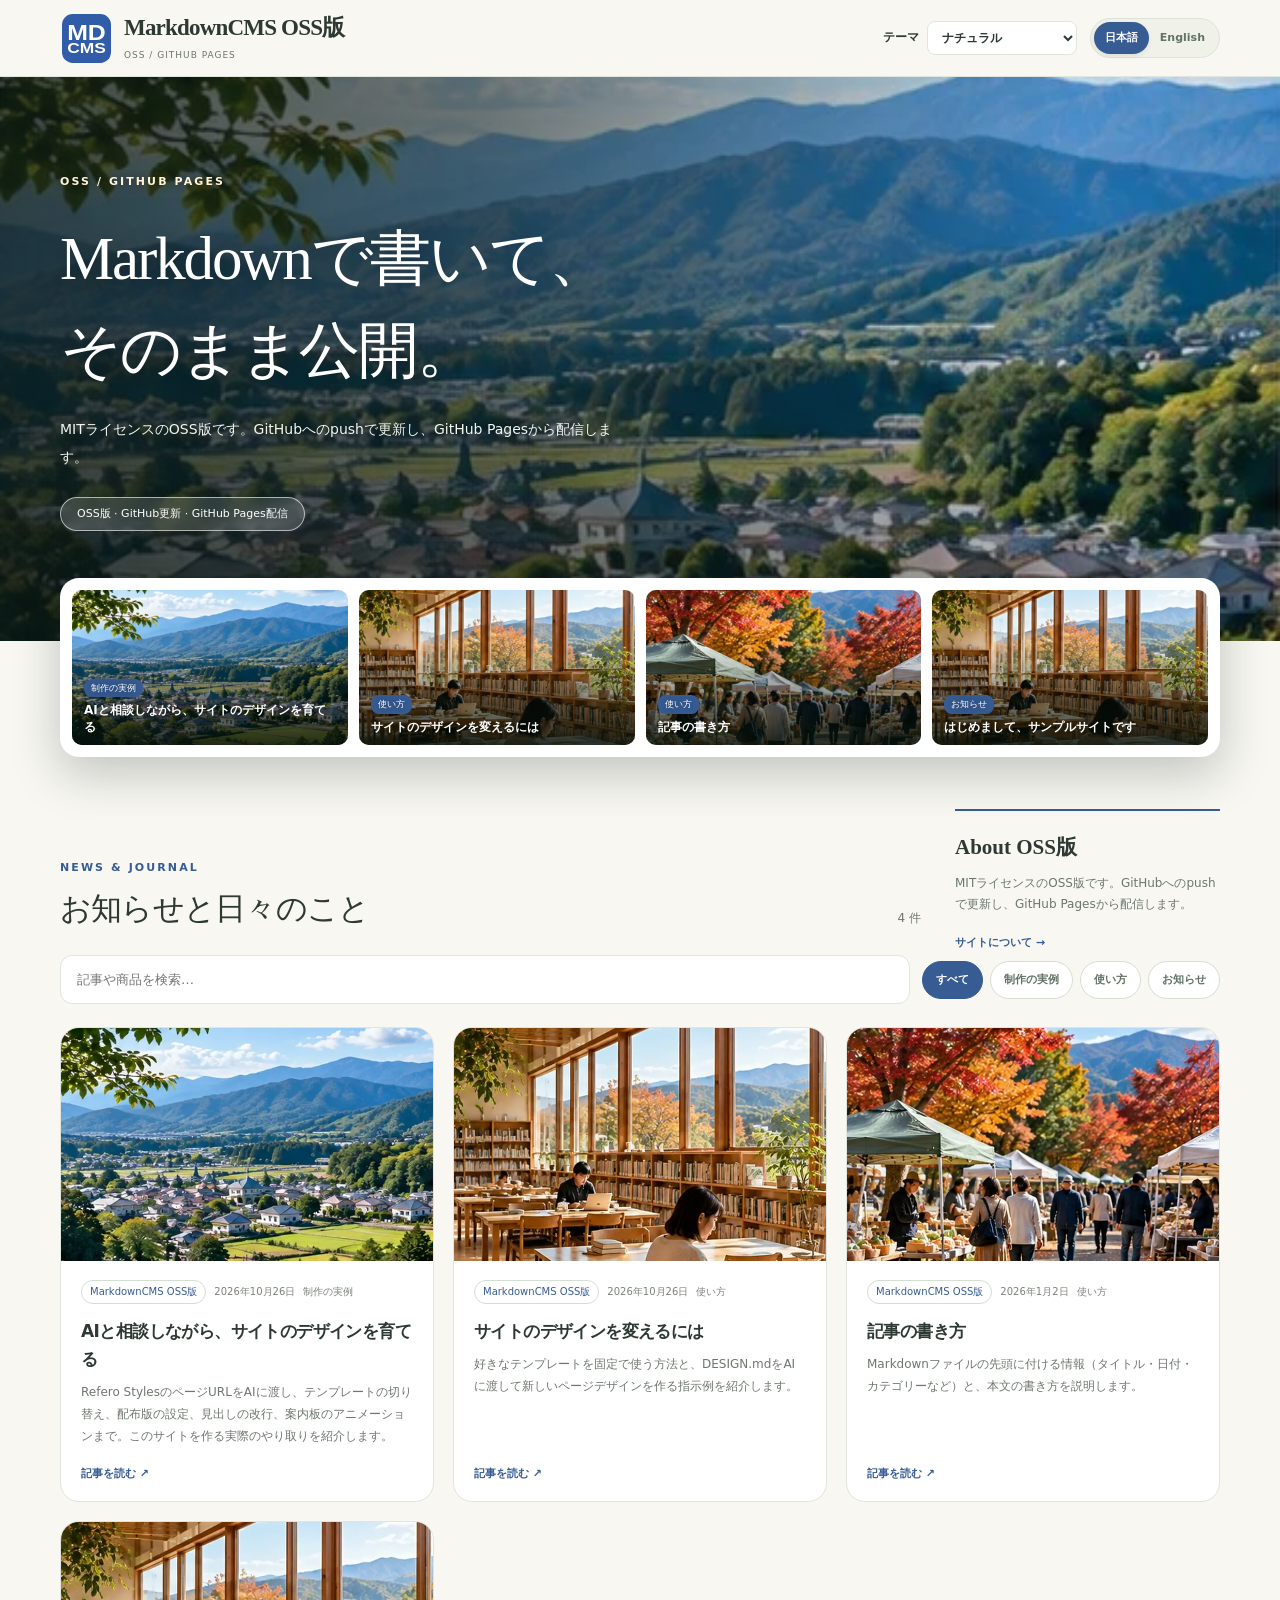
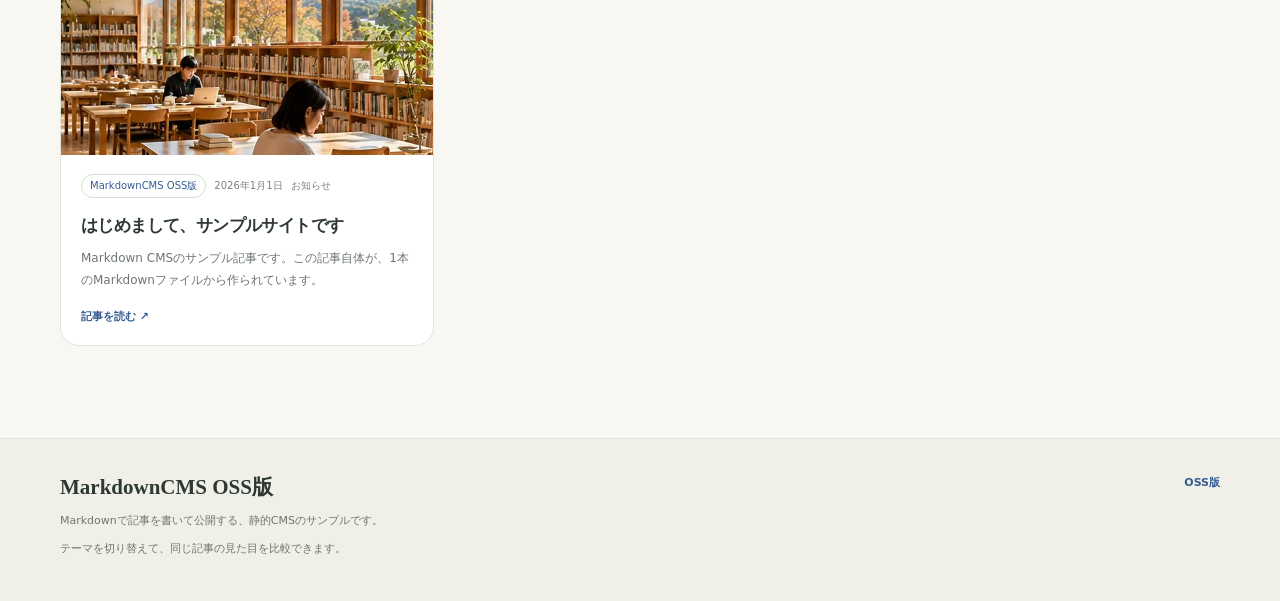
==== commit 645eadee: "Update generated site files" ====
--- a/docs/index.html
+++ b/docs/index.html
@@ -1 +1 @@
-<!doctype html><html lang="ja"><head><meta charset="utf-8"><meta name="viewport" content="width=device-width,initial-scale=1"><meta name="description" content="Markdownから生成した静的JSONサイト"><meta http-equiv="Content-Security-Policy" content="default-src 'self'; script-src 'self'; style-src 'self'; img-src 'self' data:; connect-src 'self'; object-src 'none'; base-uri 'self'; form-action 'none'"><title>markdownCMSサンプルサイト</title><link rel="icon" type="image/svg+xml" href="assets/favicon.svg"><link rel="stylesheet" href="assets/style.css"></head><body><div id="app" data-default="sample" data-root="./" data-mode="site" data-site-id="sample" data-portal-url="" data-template="natural" data-theme-switcher="true"><p class="loading">読み込み中…</p></div><noscript>JavaScriptを有効にしてください。</noscript><script src="assets/app.js" defer></script></body></html>+<!doctype html><html lang="ja"><head><meta charset="utf-8"><meta name="viewport" content="width=device-width,initial-scale=1"><meta name="description" content="Markdownから生成した静的JSONサイト"><meta http-equiv="Content-Security-Policy" content="default-src 'self'; script-src 'self'; style-src 'self'; img-src 'self' data:; connect-src 'self'; object-src 'none'; base-uri 'self'; form-action 'none'"><title>MarkdownCMS OSS版</title><link rel="icon" type="image/svg+xml" href="assets/favicon.svg"><link rel="stylesheet" href="assets/style.css"></head><body><div id="app" data-default="sample" data-root="./" data-mode="site" data-site-id="sample" data-portal-url="" data-template="natural" data-theme-switcher="true"><p class="loading">読み込み中…</p></div><noscript>JavaScriptを有効にしてください。</noscript><script src="assets/app.js" defer></script></body></html>
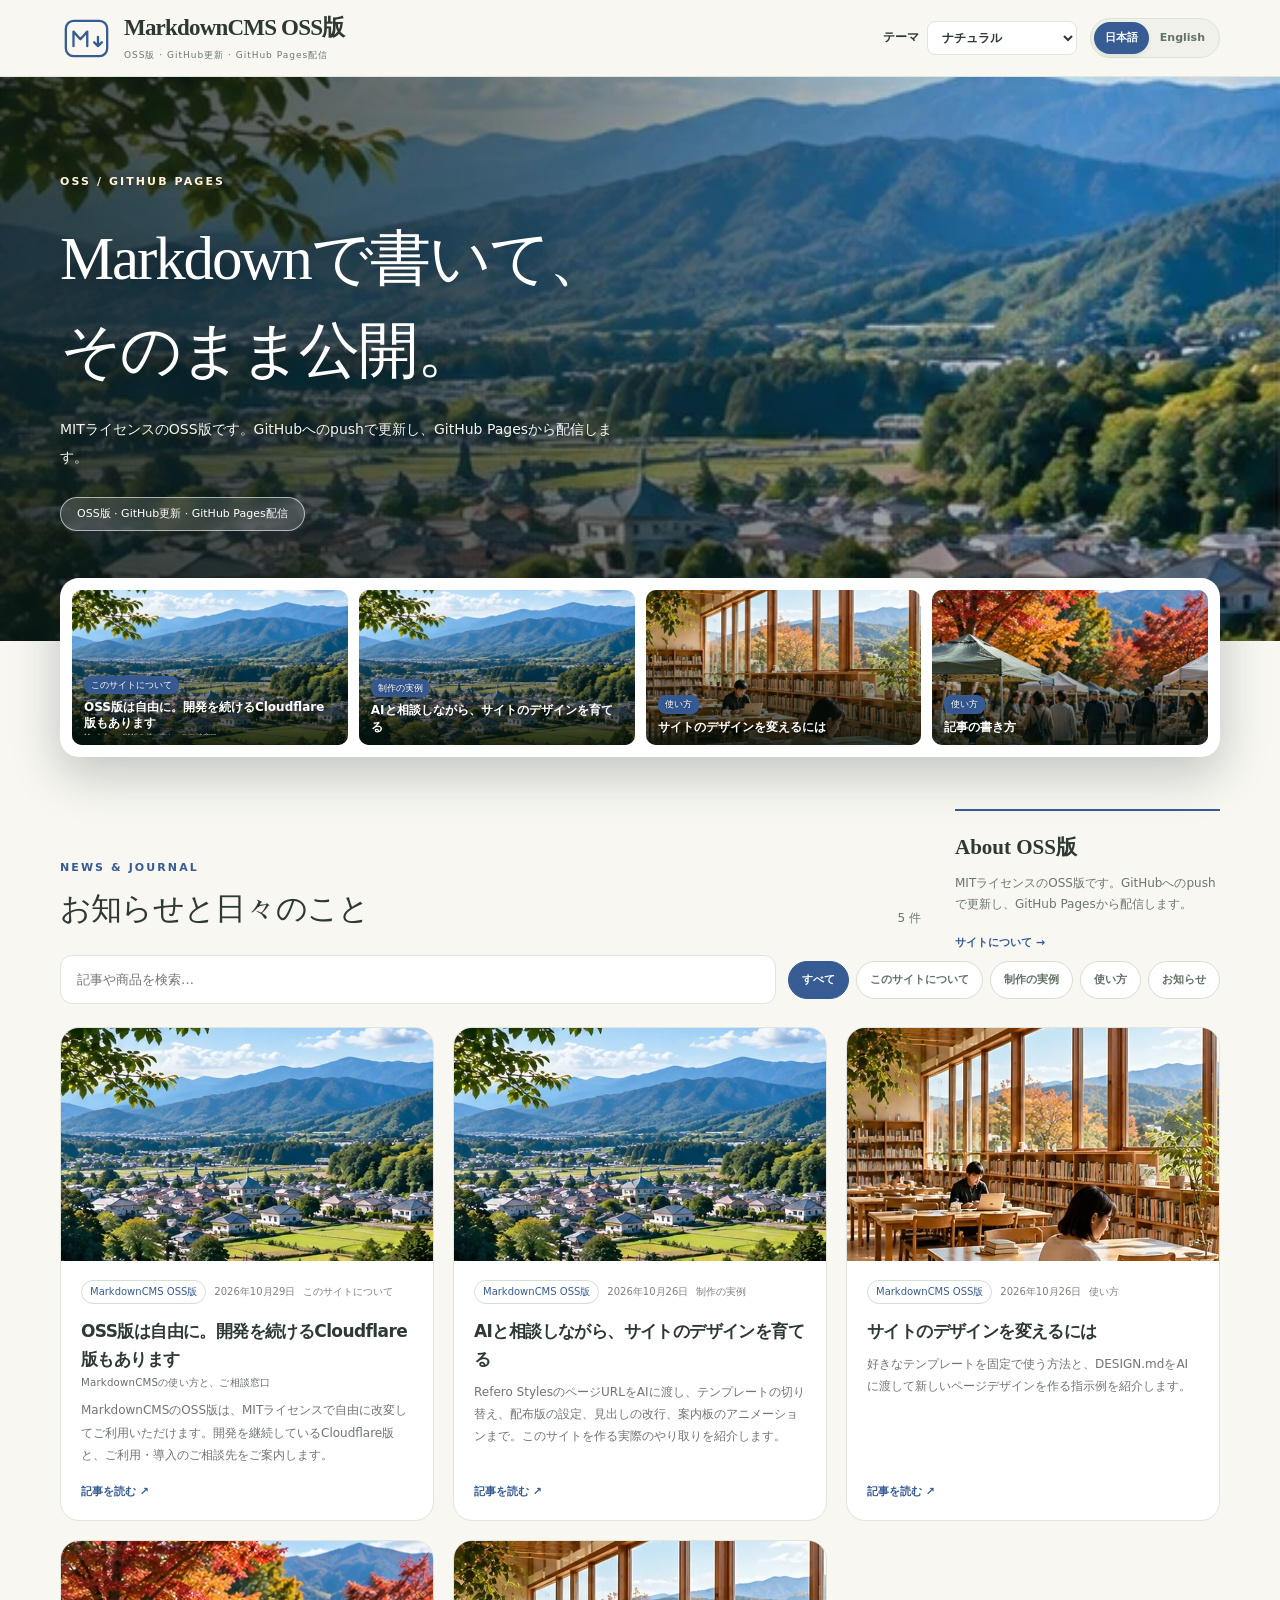
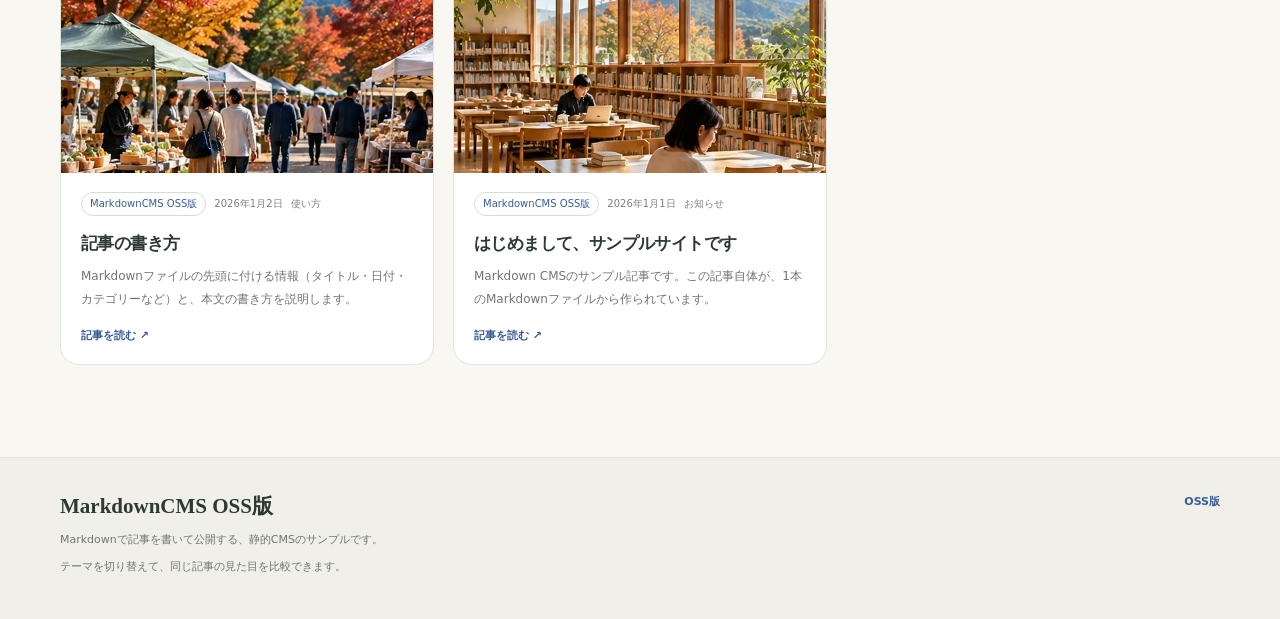
==== commit f266c75f: "Update generated site files" ====
--- a/docs/index.html
+++ b/docs/index.html
@@ -1 +1 @@
-<!doctype html><html lang="ja"><head><meta charset="utf-8"><meta name="viewport" content="width=device-width,initial-scale=1"><meta name="description" content="Markdownから生成した静的JSONサイト"><meta http-equiv="Content-Security-Policy" content="default-src 'self'; script-src 'self'; style-src 'self'; img-src 'self' data:; connect-src 'self'; object-src 'none'; base-uri 'self'; form-action 'none'"><title>MarkdownCMS OSS版</title><link rel="icon" type="image/svg+xml" href="assets/favicon.svg"><link rel="stylesheet" href="assets/style.css"></head><body><div id="app" data-default="sample" data-root="./" data-mode="site" data-site-id="sample" data-portal-url="" data-template="natural" data-theme-switcher="true"><p class="loading">読み込み中…</p></div><noscript>JavaScriptを有効にしてください。</noscript><script src="assets/app.js" defer></script></body></html>+<!doctype html><html lang="ja"><head><meta charset="utf-8"><meta name="viewport" content="width=device-width,initial-scale=1"><meta name="description" content="MITライセンスのOSS版です。GitHubへのpushで更新し、GitHub Pagesから配信します。"><meta property="og:type" content="website"><meta property="og:site_name" content="MarkdownCMS OSS版"><meta property="og:title" content="MarkdownCMS OSS版"><meta property="og:description" content="MITライセンスのOSS版です。GitHubへのpushで更新し、GitHub Pagesから配信します。"><meta property="og:url" content="https://oosawak.github.io/markdown-cms-oss/"><meta property="og:image" content="https://oosawak.github.io/markdown-cms-oss/og/hero.webp"><meta name="twitter:card" content="summary_large_image"><link rel="canonical" href="https://oosawak.github.io/markdown-cms-oss/"><meta http-equiv="Content-Security-Policy" content="default-src 'self'; script-src 'self'; style-src 'self'; img-src 'self' data:; connect-src 'self'; object-src 'none'; base-uri 'self'; form-action 'none'"><title>MarkdownCMS OSS版</title><link rel="icon" type="image/svg+xml" href="assets/favicon.svg"><link rel="stylesheet" href="assets/style.css"></head><body><div id="app" data-default="sample" data-root="./" data-mode="site" data-site-id="sample" data-portal-url="" data-template="natural" data-theme-switcher="true"><p class="loading">読み込み中…</p></div><noscript>JavaScriptを有効にしてください。</noscript><script src="assets/app.js" defer></script></body></html>
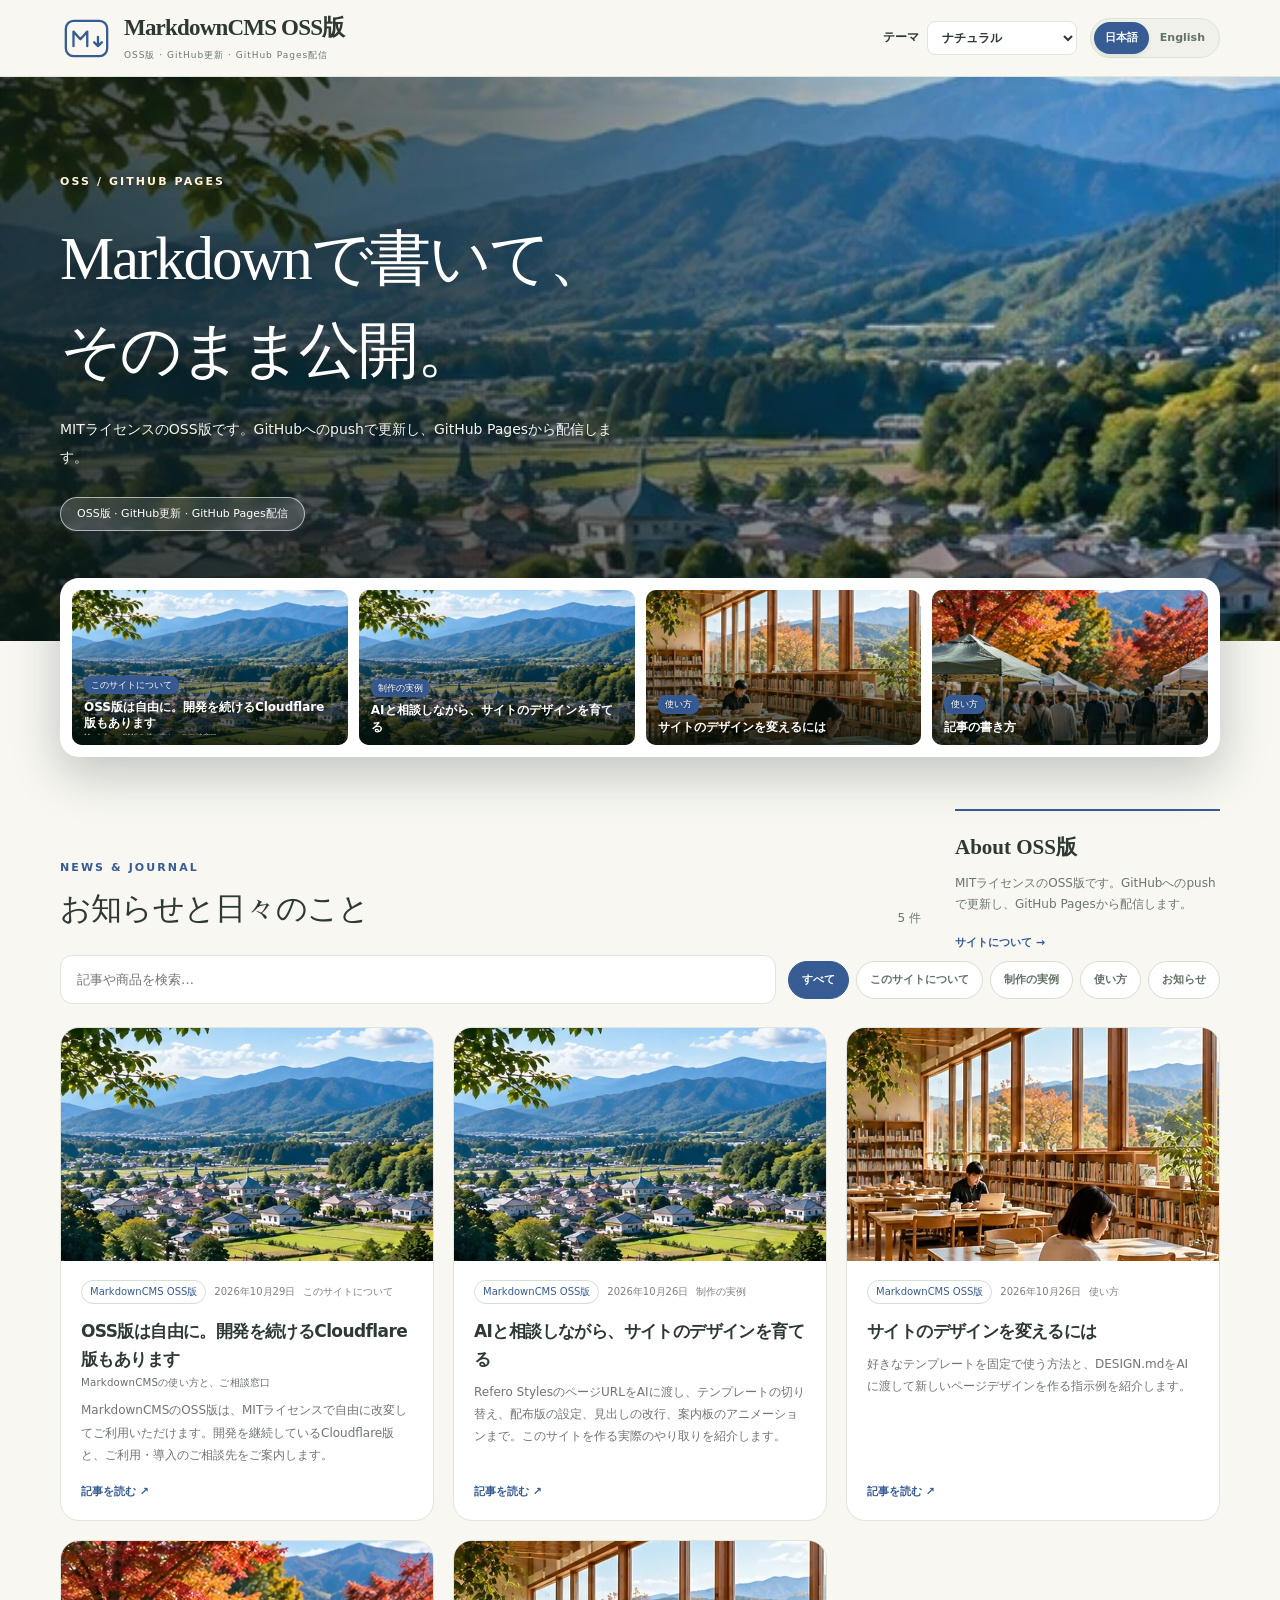
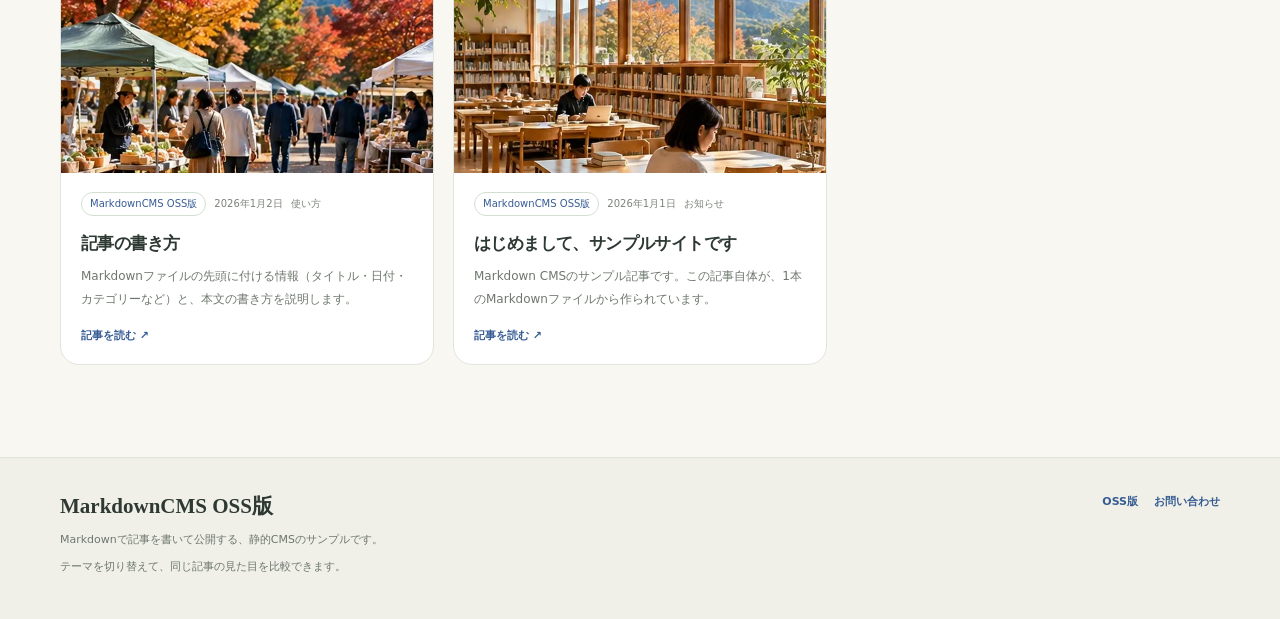
==== commit 47547990: "Update generated site files" ====
--- a/docs/index.html
+++ b/docs/index.html
@@ -1 +1 @@
-<!doctype html><html lang="ja"><head><meta charset="utf-8"><meta name="viewport" content="width=device-width,initial-scale=1"><meta name="description" content="MITライセンスのOSS版です。GitHubへのpushで更新し、GitHub Pagesから配信します。"><meta property="og:type" content="website"><meta property="og:site_name" content="MarkdownCMS OSS版"><meta property="og:title" content="MarkdownCMS OSS版"><meta property="og:description" content="MITライセンスのOSS版です。GitHubへのpushで更新し、GitHub Pagesから配信します。"><meta property="og:url" content="https://oosawak.github.io/markdown-cms-oss/"><meta property="og:image" content="https://oosawak.github.io/markdown-cms-oss/og/hero.webp"><meta name="twitter:card" content="summary_large_image"><link rel="canonical" href="https://oosawak.github.io/markdown-cms-oss/"><meta http-equiv="Content-Security-Policy" content="default-src 'self'; script-src 'self'; style-src 'self'; img-src 'self' data:; connect-src 'self'; object-src 'none'; base-uri 'self'; form-action 'none'"><title>MarkdownCMS OSS版</title><link rel="icon" type="image/svg+xml" href="assets/favicon.svg"><link rel="stylesheet" href="assets/style.css"></head><body><div id="app" data-default="sample" data-root="./" data-mode="site" data-site-id="sample" data-portal-url="" data-template="natural" data-theme-switcher="true"><p class="loading">読み込み中…</p></div><noscript>JavaScriptを有効にしてください。</noscript><script src="assets/app.js" defer></script></body></html>+<!doctype html><html lang="ja"><head><meta charset="utf-8"><meta name="viewport" content="width=device-width,initial-scale=1"><meta name="description" content="MITライセンスのOSS版です。GitHubへのpushで更新し、GitHub Pagesから配信します。"><meta property="og:type" content="website"><meta property="og:site_name" content="MarkdownCMS OSS版"><meta property="og:title" content="MarkdownCMS OSS版"><meta property="og:description" content="MITライセンスのOSS版です。GitHubへのpushで更新し、GitHub Pagesから配信します。"><meta property="og:url" content="https://oosawak.github.io/markdown-cms-oss/"><meta property="og:image" content="https://oosawak.github.io/markdown-cms-oss/og/hero.webp"><meta name="twitter:card" content="summary_large_image"><link rel="canonical" href="https://oosawak.github.io/markdown-cms-oss/"><meta http-equiv="Content-Security-Policy" content="default-src 'self'; script-src 'self'; style-src 'self'; img-src 'self' data:; connect-src 'self' https://microform.oosawak.workers.dev; object-src 'none'; base-uri 'self'; form-action 'none'"><title>MarkdownCMS OSS版</title><link rel="icon" type="image/svg+xml" href="assets/favicon.svg"><link rel="stylesheet" href="assets/style.css"></head><body><div id="app" data-default="sample" data-root="./" data-mode="site" data-site-id="sample" data-portal-url="" data-template="natural" data-theme-switcher="true"><p class="loading">読み込み中…</p></div><noscript>JavaScriptを有効にしてください。</noscript><script src="assets/app.js" defer></script></body></html>
--- a/docs/assets/style.css
+++ b/docs/assets/style.css
@@ -355,3 +355,13 @@
 html[data-sample-theme="dope"] body,html[data-sample-theme="dope"] .prose{font-family:system-ui, -apple-system, sans-serif;font-size:16px}
 html[data-sample-theme="dope"] .hero h1,html[data-sample-theme="dope"] .articlehead h1{font-family:Georgia, serif}
 html[data-sample-theme="dope"] .sectiontitle h2,html[data-sample-theme="dope"] .cross h2{font-family:ui-monospace, monospace}
+.contact-wrap{max-width:760px}
+.mf-lead{color:var(--muted);font-size:13px}
+.mf-form{margin-top:22px}
+.mf-row{margin-bottom:18px}
+.mf-row label{display:block;font-weight:700;font-size:13px;margin-bottom:6px}
+.mf-row input,.mf-row textarea{width:100%;padding:12px 14px;border:1px solid var(--line);border-radius:12px;background:#fff;font:inherit}
+.mf-hp{position:absolute;left:-9999px;width:1px;height:1px;overflow:hidden}
+.mf-form .cf-turnstile{margin:18px 0}
+.mf-status{margin-top:14px;font-size:13px;color:var(--accent)}
+.mf-privacy{margin-top:20px;font-size:12px}
